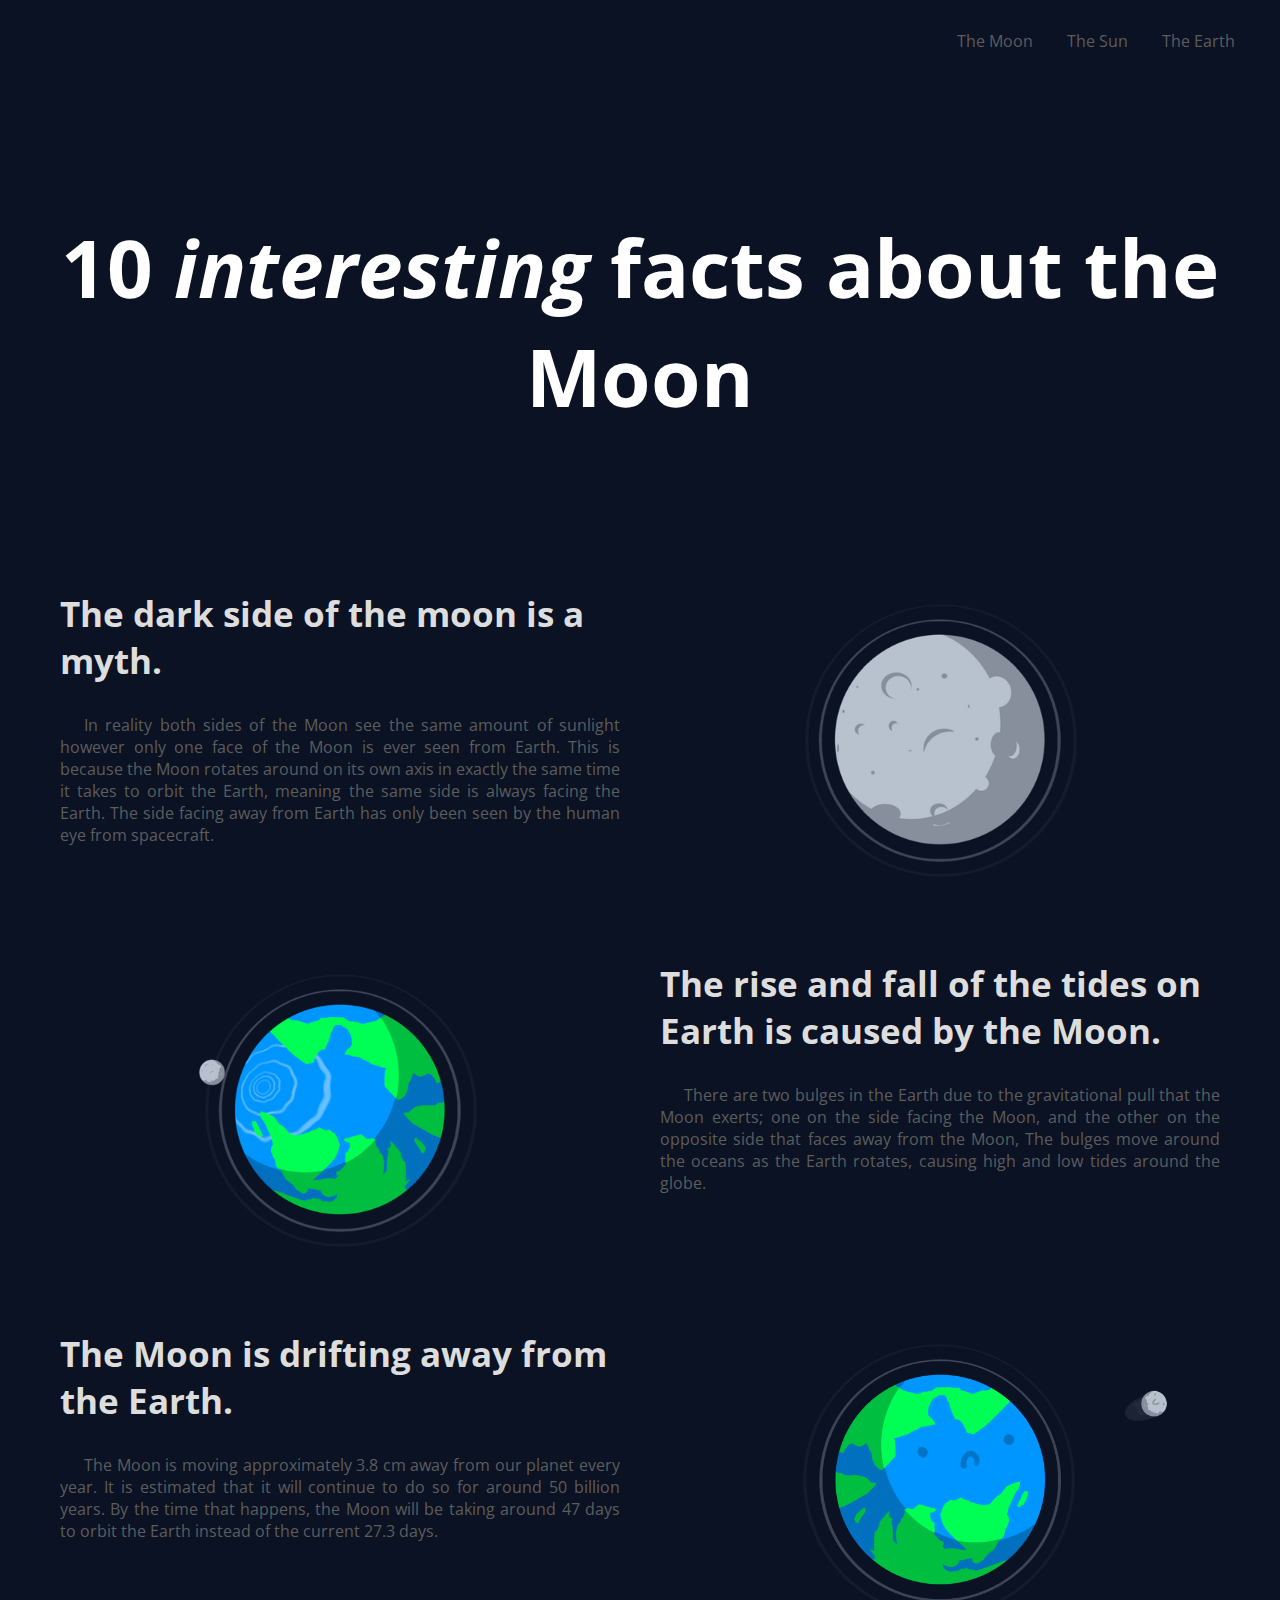
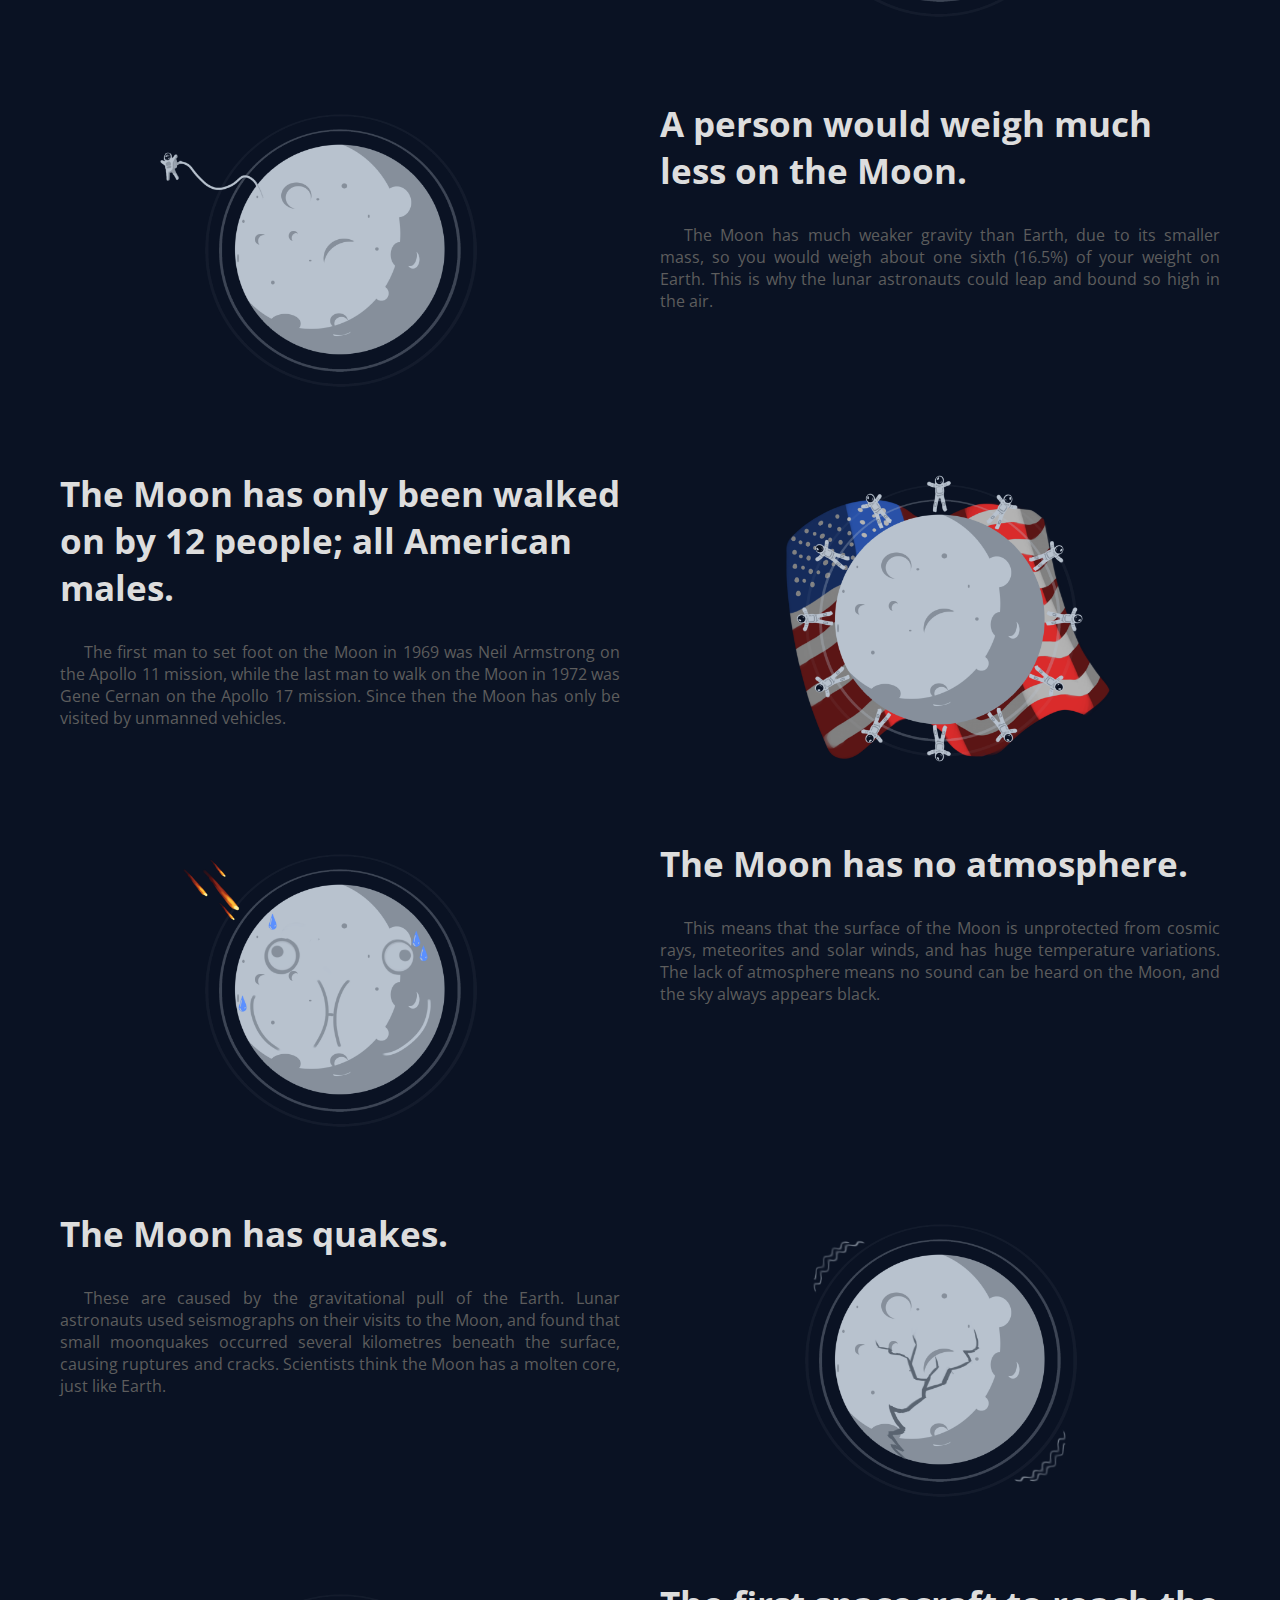
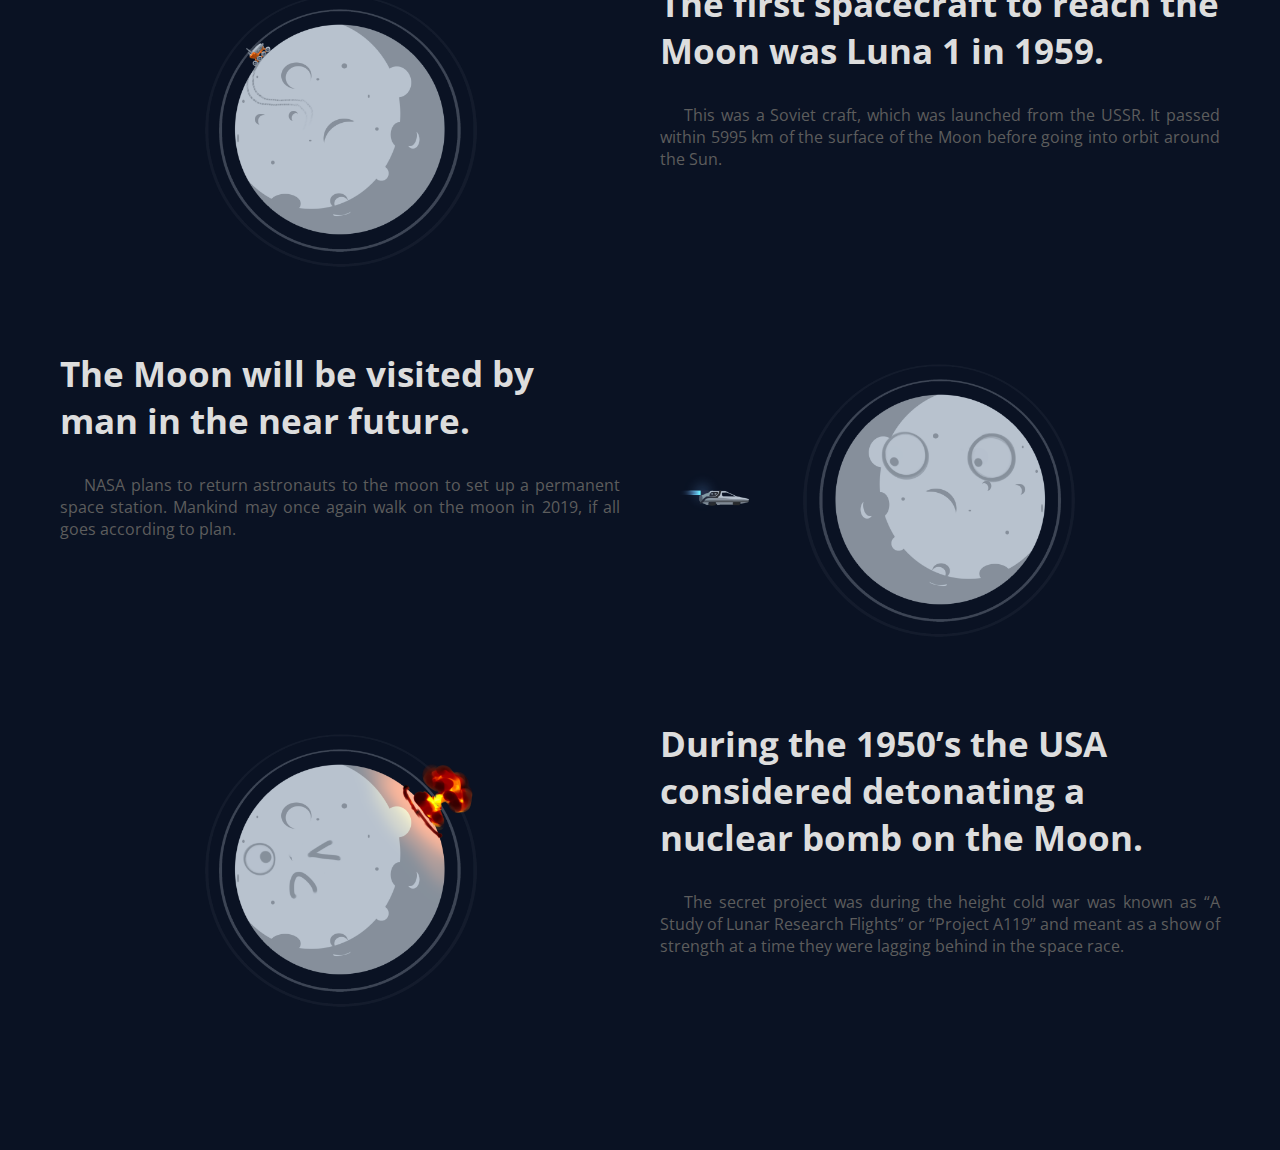
==== FE_9_5_homework_responsive/homework/src/index.html @ 49ad5368 "home5 uplouding" ====
<!DOCTYPE html>
<html lang="en">
<head>
  <meta charset="UTF-8">
  <meta name="viewport" content="width=device-width, initial-scale=1.0">
  <meta http-equiv="X-UA-Compatible" content="ie=edge">
  <link href="https://fonts.googleapis.com/css?family=Open+Sans" rel="stylesheet">
  <link rel="stylesheet" href="styles.css">
  <title>Responsive</title>
</head>
<body>
  <header>
  		<nav class="main-menu">
				<ul>
					<li><a href="#">The Moon</a></li>
					<li><a href="#">The Sun</a></li>
					<li><a href="#">The Earth</a></li>
				</ul>
			</nav>
			<h1>10 <i>interesting</i> facts about the Moon</h1>
  </header>

  <section class="content">
  	<div class="container">

  		<div class="flexbox">
  			<div class="section-description">
	  			<h2>The dark side of the moon is a myth.</h2>
	  			<p>In reality both sides of the Moon see the same amount of sunlight however only one face of the Moon is ever seen from Earth. This is because the Moon rotates around on its own axis in exactly the same time it takes to orbit the Earth, meaning the same side is always facing the Earth. The side facing away from Earth has only been seen by the human eye from spacecraft.</p>
  			</div>
	  		<div class="section-planet">
	  			<img src="../assets/dark-side.png" alt="moon" class="img-responsive">
	  		</div>
  		</div>

  		<div class="flexbox">
  			<div class="section-description">
	  			<h2>The rise and fall of the tides on Earth is caused by the Moon.</h2>
	  			<p>There are two bulges in the Earth due to the gravitational pull that the Moon exerts; one on the side facing the Moon, and the other on the opposite side that faces away from the Moon, The bulges move around the oceans as the Earth rotates, causing high and low tides around the globe.</p>
  			</div>
	  		<div class="section-planet">
	  			<img src="../assets/earth-tides.png" alt="moon" class="img-responsive">
	  		</div>
  		</div>

  		<div class="flexbox">
  			<div class="section-description">
	  			<h2>The Moon is drifting away from the Earth.</h2>
	  			<p>The Moon is moving approximately 3.8 cm away from our planet every year. It is estimated that it will continue to do so for around 50 billion years. By the time that happens, the Moon will be taking around 47 days to orbit the Earth instead of the current 27.3 days.</p>
  			</div>
	  		<div class="section-planet">
	  			<img src="../assets/drifting-moon.png" alt="moon" class="img-responsive">
	  		</div>
  		</div>

  		<div class="flexbox">
  			<div class="section-description">
	  			<h2>A person would weigh much less on the Moon.</h2>
	  			<p>The Moon has much weaker gravity than Earth, due to its smaller mass, so you would weigh about one sixth (16.5%) of your weight on Earth. This is why the lunar astronauts could leap and bound so high in the air.</p>
  			</div>
	  		<div class="section-planet">
	  			<img src="../assets/less-weight-on-the-moon.png" alt="moon" class="img-responsive">
	  		</div>
  		</div>

  		<div class="flexbox">
  			<div class="section-description">
	  			<h2>The Moon has only been walked on by 12 people; all American males.</h2>
	  			<p>The first man to set foot on the Moon in 1969 was Neil Armstrong on the Apollo 11 mission, while the last man to walk on the Moon in 1972 was Gene Cernan on the Apollo 17 mission. Since then the Moon has only be visited by unmanned vehicles.</p>
  			</div>
	  		<div class="section-planet">
	  			<img src="../assets/12-americans.png" alt="moon" class="img-responsive">
	  		</div>
  		</div>

  		<div class="flexbox">
  			<div class="section-description">
	  			<h2>The Moon has no atmosphere.</h2>
	  			<p>This means that the surface of the Moon is unprotected from cosmic rays, meteorites and solar winds, and has huge temperature variations. The lack of atmosphere means no sound can be heard on the Moon, and the sky always appears black.</p>
  			</div>
	  		<div class="section-planet">
	  			<img src="../assets/no-atmosphere.png" alt="moon" class="img-responsive">
	  		</div>
  		</div>

  		<div class="flexbox">
  			<div class="section-description">
	  			<h2>The Moon has quakes.</h2>
	  			<p>These are caused by the gravitational pull of the Earth. Lunar astronauts used seismographs on their visits to the Moon, and found that small moonquakes occurred several kilometres beneath the surface, causing ruptures and cracks. Scientists think the Moon has a molten core, just like Earth.</p>
  			</div>
	  		<div class="section-planet">
	  			<img src="../assets/moon-quakes.png" alt="moon" class="img-responsive">
	  		</div>
  		</div>

  		<div class="flexbox">
  			<div class="section-description">
	  			<h2>The first spacecraft to reach the Moon was Luna 1 in 1959.</h2>
	  			<p>This was a Soviet craft, which was launched from the USSR. It passed within 5995 km of the surface of the Moon before going into orbit around the Sun.</p>
  			</div>
	  		<div class="section-planet">
	  			<img src="../assets/spacecraft.png" alt="moon" class="img-responsive">
	  		</div>
  		</div>

  		<div class="flexbox">
  			<div class="section-description">
	  			<h2>The Moon will be visited by man in the near future.</h2>
	  			<p>NASA plans to return astronauts to the moon to set up a permanent space station. Mankind may once again walk on the moon in 2019, if all goes according to plan.</p>
  			</div>
	  		<div class="section-planet">
	  			<img src="../assets/moon-station.png" alt="moon" class="img-responsive">
	  		</div>
  		</div>

  		<div class="flexbox">
  			<div class="section-description">
	  			<h2>During the 1950’s the USA considered detonating a nuclear bomb on the Moon.</h2>
	  			<p>The secret project was during the height cold war was known as “A Study of Lunar Research Flights” or “Project A119” and meant as a show of strength at a time they were lagging behind in the space race.</p>
  			</div>
	  		<div class="section-planet">
	  			<img src="../assets/nuclear-bomb.png" alt="moon" class="img-responsive">
	  		</div>
  		</div>

  	</div>
  </section>

</body>
</html>
---- FE_9_5_homework_responsive/homework/src/styles.css ----
/*
 * Feel free to change name of colors if you need it
 * Feel free to add new colors if you need it
 */
:root {
  --bg-color--dark: #0a1223;
  --bg-color--light: #fff;
  --link: #5d5d5d;
  --link--active: #54597d;
  --link--hover: #54597d;
  --article-title: #ddd;
  --article-title--dark: #000;
  --thumbnail--description: #5d5d5d;

  /* These styles are needed only for media query max-width: 575px */

  /* The 'Up' button (circle button at right bottom corner) */
  --btn-color: #fff;
  --btn-bg-color: #5ebcff;

  --navigation-border-bottom: #ddd;
  --thumbnail-title: #484747;
}

/* Your styles go here */

body, p, h1, h2, h3, h4, h5, h6, ul, li, a, input {
  margin: 0;
  padding: 0;
  font-family: 'Open Sans', sans-serif;
  background-color: #0a1223;
}
.container {
  max-width: 1200px;
  margin: auto;
  padding: 0 20px;
}
.main-menu ul {
  margin-top: 30px;
  margin-right: 30px;
  text-align: end;
}
.main-menu ul li {
  display: inline-block;
}
.main-menu ul li a {
  text-decoration: none;
  color: #5d5d5d;
  padding: 0 15px;
}
.main-menu ul li a:hover, .main-menu ul li a:active {
  color: #54597d;
}
h1 {
  color: #fff;
  text-align: center;
  font-size: 80px;
  margin: 160px 0;
}

.flexbox{
  display: flex;
  flex-direction: row;
  margin-top: 70px;
}
.flexbox:nth-child(even){
  flex-direction: row-reverse;
}
.flexbox:last-child {
  margin-bottom: 130px;
}
.section-description, .section-planet {
  width: 50%;
}
.content h2 {
  font-size: 35px;
  color: #ddd;
  padding: 0 20px 30px 20px;
}
.content p {
  color: #5d5d5d;
  text-indent: 1.5em;
  text-align: justify;
  padding: 0 20px;
}

.img-responsive {
  display: block;
  max-width: 100%;
  height: auto;
}
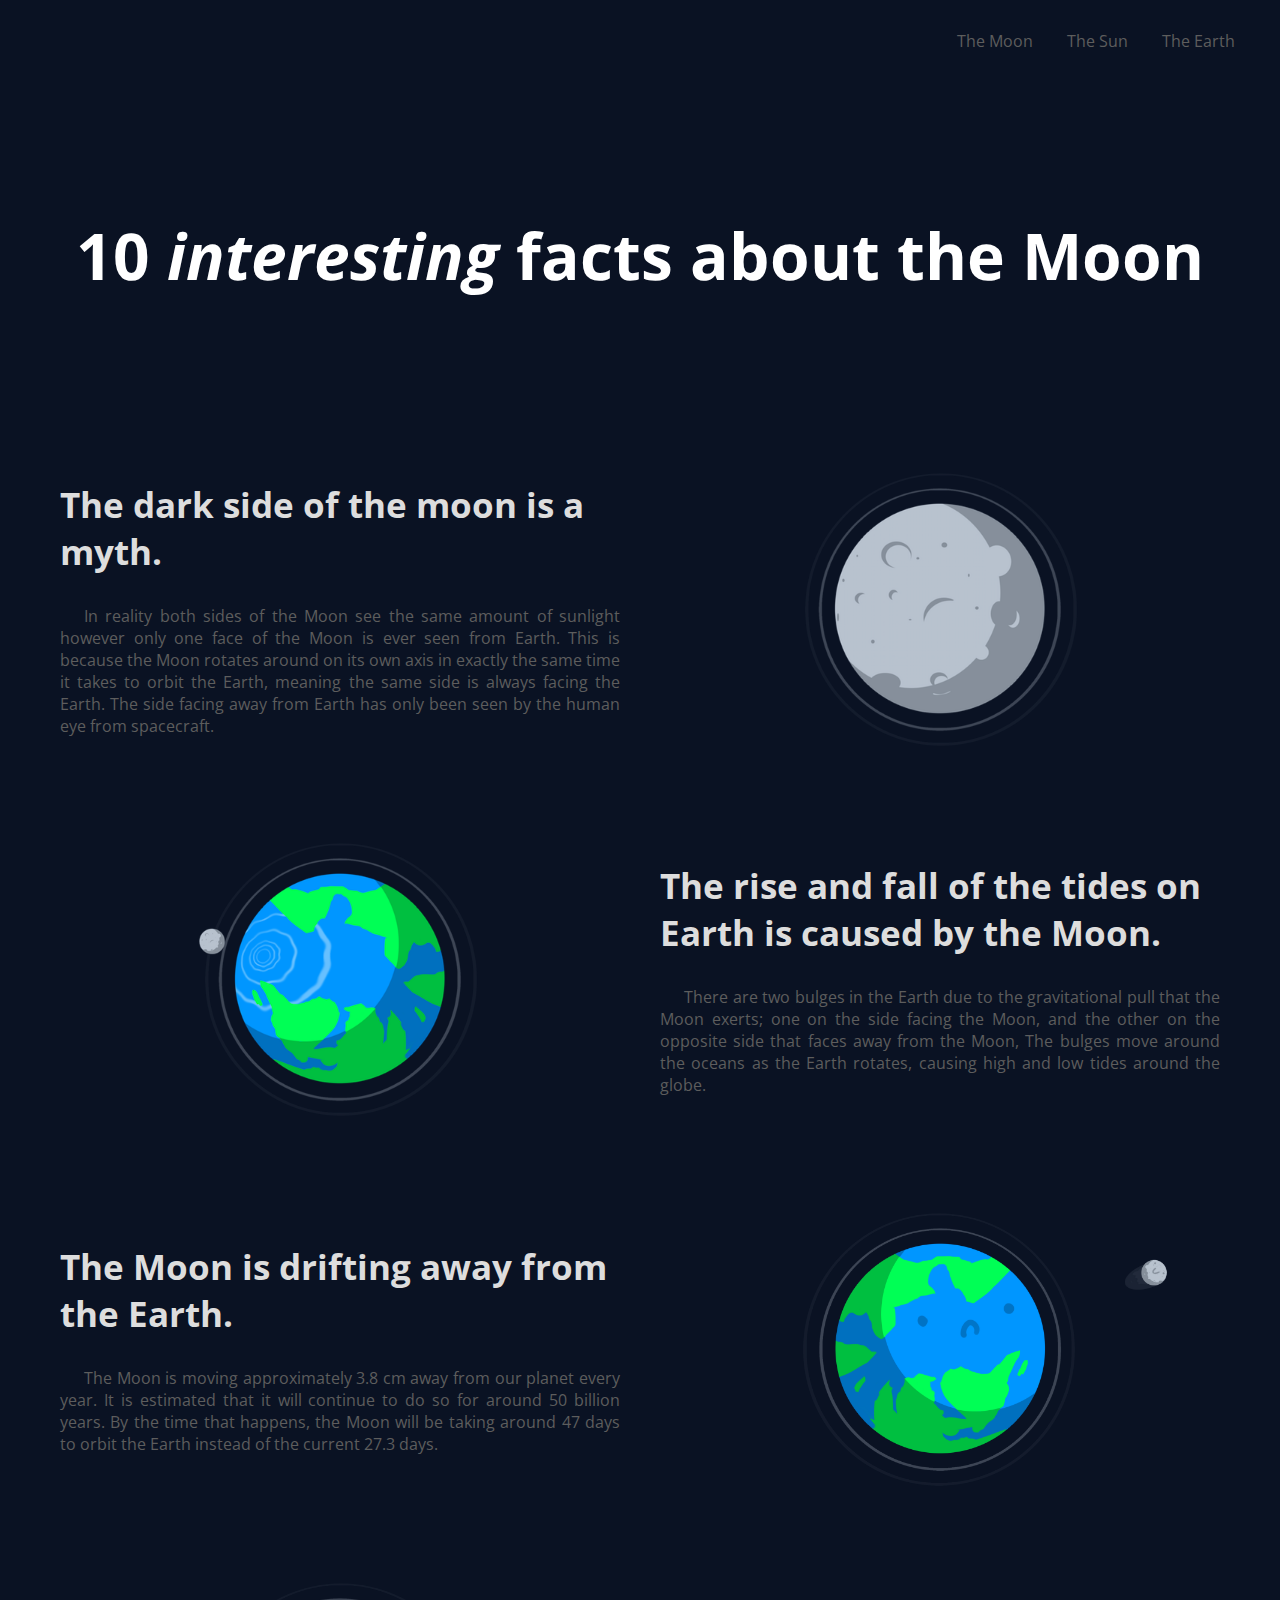
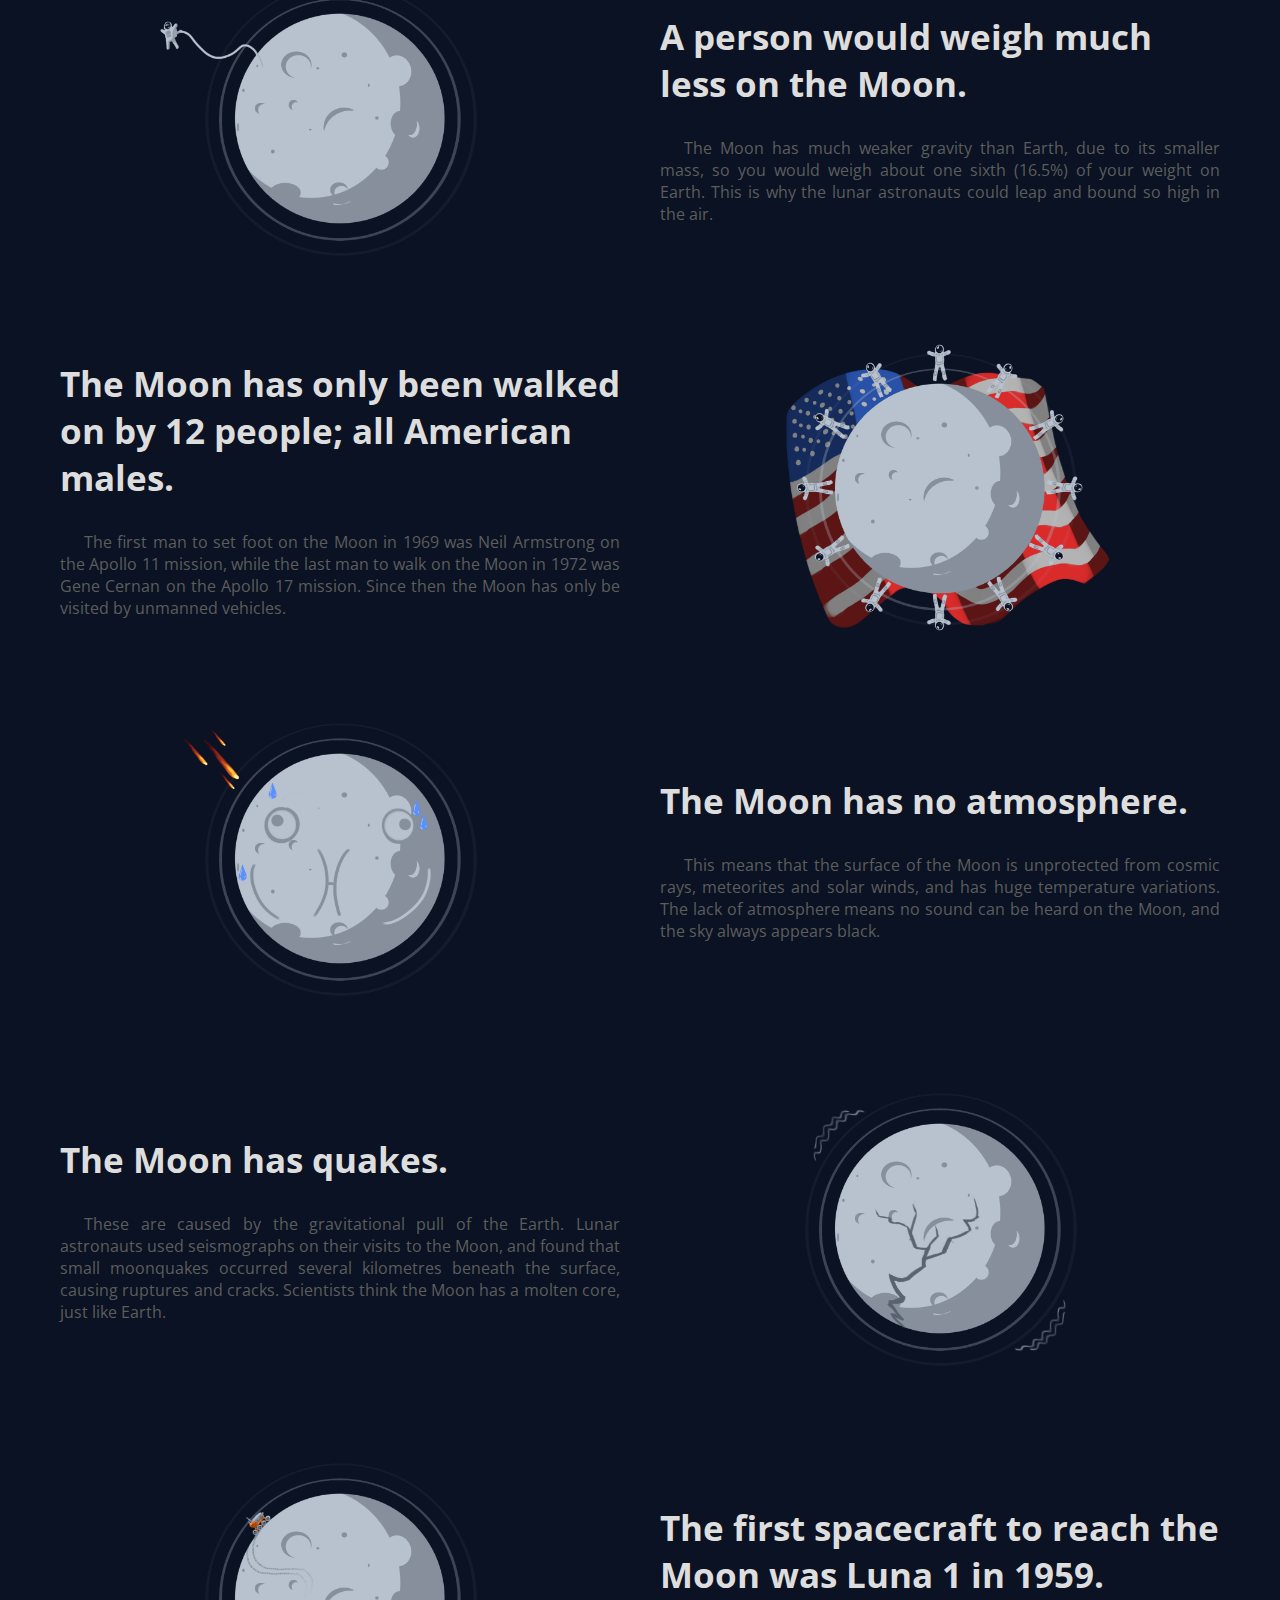
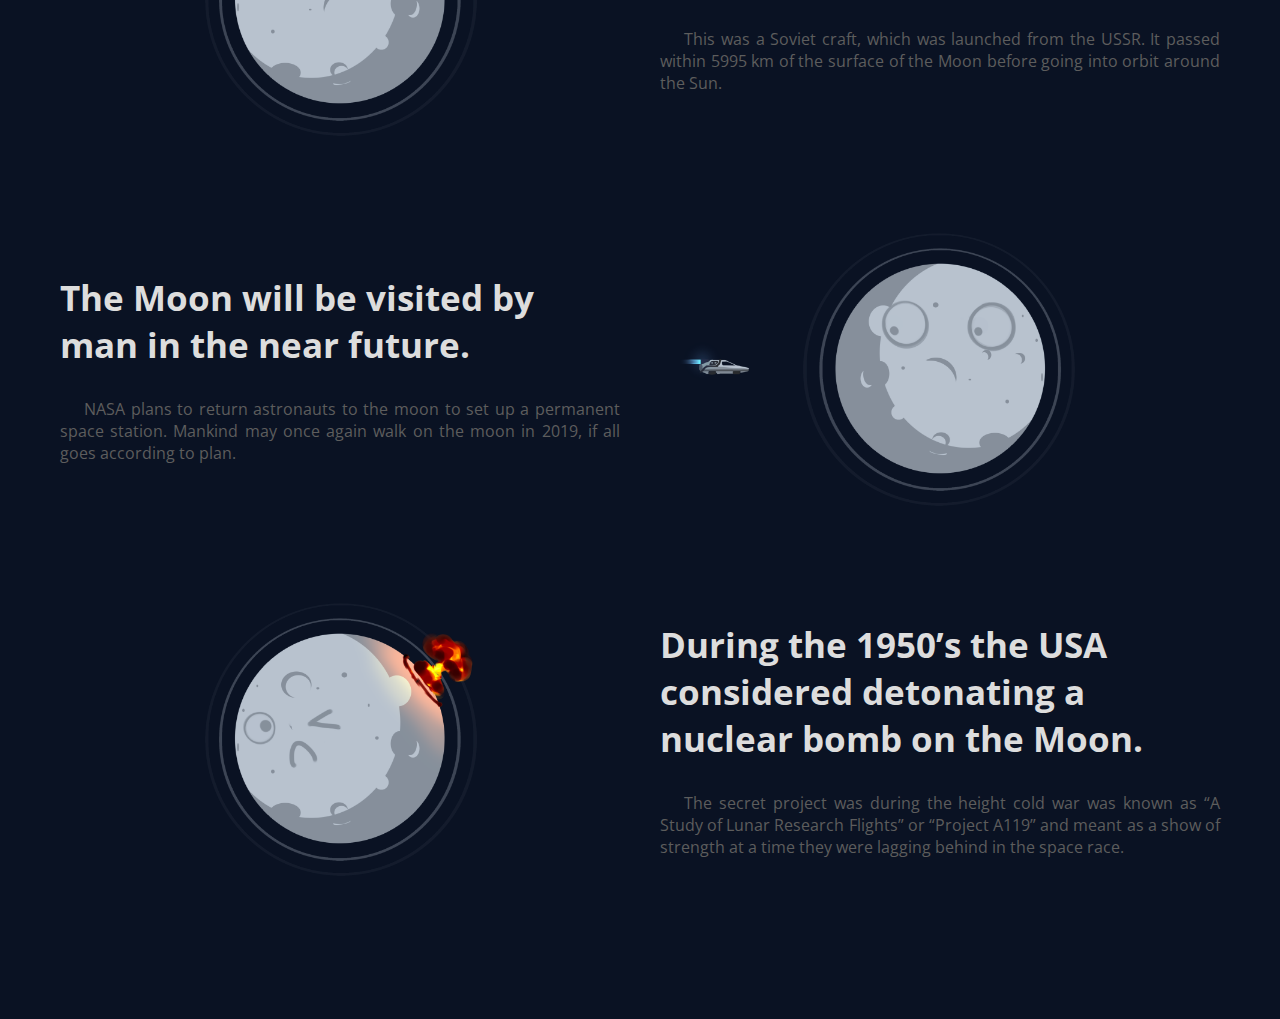
==== commit 5fc7b25c: "add responsive styles" ====
--- a/FE_9_5_homework_responsive/homework/src/index.html
+++ b/FE_9_5_homework_responsive/homework/src/index.html
@@ -4,7 +4,7 @@
   <meta charset="UTF-8">
   <meta name="viewport" content="width=device-width, initial-scale=1.0">
   <meta http-equiv="X-UA-Compatible" content="ie=edge">
-  <link href="https://fonts.googleapis.com/css?family=Open+Sans" rel="stylesheet">
+  <link href="https://fonts.googleapis.com/css?family=Open+Sans:400,700,800" rel="stylesheet">
   <link rel="stylesheet" href="styles.css">
   <title>Responsive</title>
 </head>
@@ -17,7 +17,9 @@
 					<li><a href="#">The Earth</a></li>
 				</ul>
 			</nav>
-			<h1>10 <i>interesting</i> facts about the Moon</h1>
+			<div class="header-title">
+				<h1>10 <i>interesting</i> facts about the Moon</h1>
+			</div>
   </header>
 
   <section class="content">
--- a/FE_9_5_homework_responsive/homework/src/styles.css
+++ b/FE_9_5_homework_responsive/homework/src/styles.css
@@ -28,6 +28,8 @@
   margin: 0;
   padding: 0;
   font-family: 'Open Sans', sans-serif;
+}
+body {
   background-color: #0a1223;
 }
 .container {
@@ -51,10 +53,11 @@
 .main-menu ul li a:hover, .main-menu ul li a:active {
   color: #54597d;
 }
+
 h1 {
   color: #fff;
   text-align: center;
-  font-size: 80px;
+  font-size: 5vw;
   margin: 160px 0;
 }
 
@@ -63,14 +66,15 @@
   flex-direction: row;
   margin-top: 70px;
 }
-.flexbox:nth-child(even){
+section .flexbox:nth-child(even){
   flex-direction: row-reverse;
 }
-.flexbox:last-child {
+section .flexbox:last-child {
   margin-bottom: 130px;
 }
 .section-description, .section-planet {
   width: 50%;
+  margin: auto;
 }
 .content h2 {
   font-size: 35px;
@@ -88,4 +92,89 @@
   display: block;
   max-width: 100%;
   height: auto;
+}
+
+
+/********** Medium devices **********/
+@media only screen and (min-width: 576px) and (max-width: 991px) {
+  .main-menu ul {
+    text-align: center;
+    font-size: 19px;
+  }
+  h1 {
+    padding: 0 165px;
+    font-size: 46px;
+  }
+  .flexbox{
+    flex-direction: column;
+    margin-top: 55px;
+  }
+  section .flexbox:nth-child(even){
+    flex-direction: column;
+  }
+  .content h2{
+    font-size: 4vw;
+  }
+  .section-planet{
+    padding-top: 60px;
+  }
+  .section-description, .section-planet {
+    width: 72%;
+  }
+  .section-description p {
+    font-size: 18px;
+  }
+
+}
+
+/********** Mobile devices only **********/
+@media only screen and (max-width: 575px) {
+  body {
+    background-color: #fff;
+    color: #000;
+  }
+   .main-menu ul {
+    margin: 0;
+    text-align: start;
+    font-size: 20px;
+  }
+  .main-menu ul li {
+    display: block;
+   padding: 8px 0;
+    border-bottom: 1px solid #ddd;
+  }
+  .main-menu ul li a {
+    text-decoration: none;
+    padding: 0 15px;
+  }
+  .main-menu ul li a:hover {
+    font-weight: bold;
+  }
+  .flexbox{
+    flex-direction: column;
+    margin-top: 55px;
+  }
+  section .flexbox:nth-child(even){
+    flex-direction: column;
+  }
+  .section-planet{
+    padding-top: 60px;
+  }
+  h1 {
+    padding: 0 40px;
+    color: #000;
+    font-size: 55px;
+    margin: 100px 0;
+  }
+  .section-description, .section-planet {
+    width: 100%;
+  }
+  .content h2{
+    font-size: 35px;
+    color: #484747;
+  }
+  .section-description p {
+    font-size: 18px;
+  }
+
 }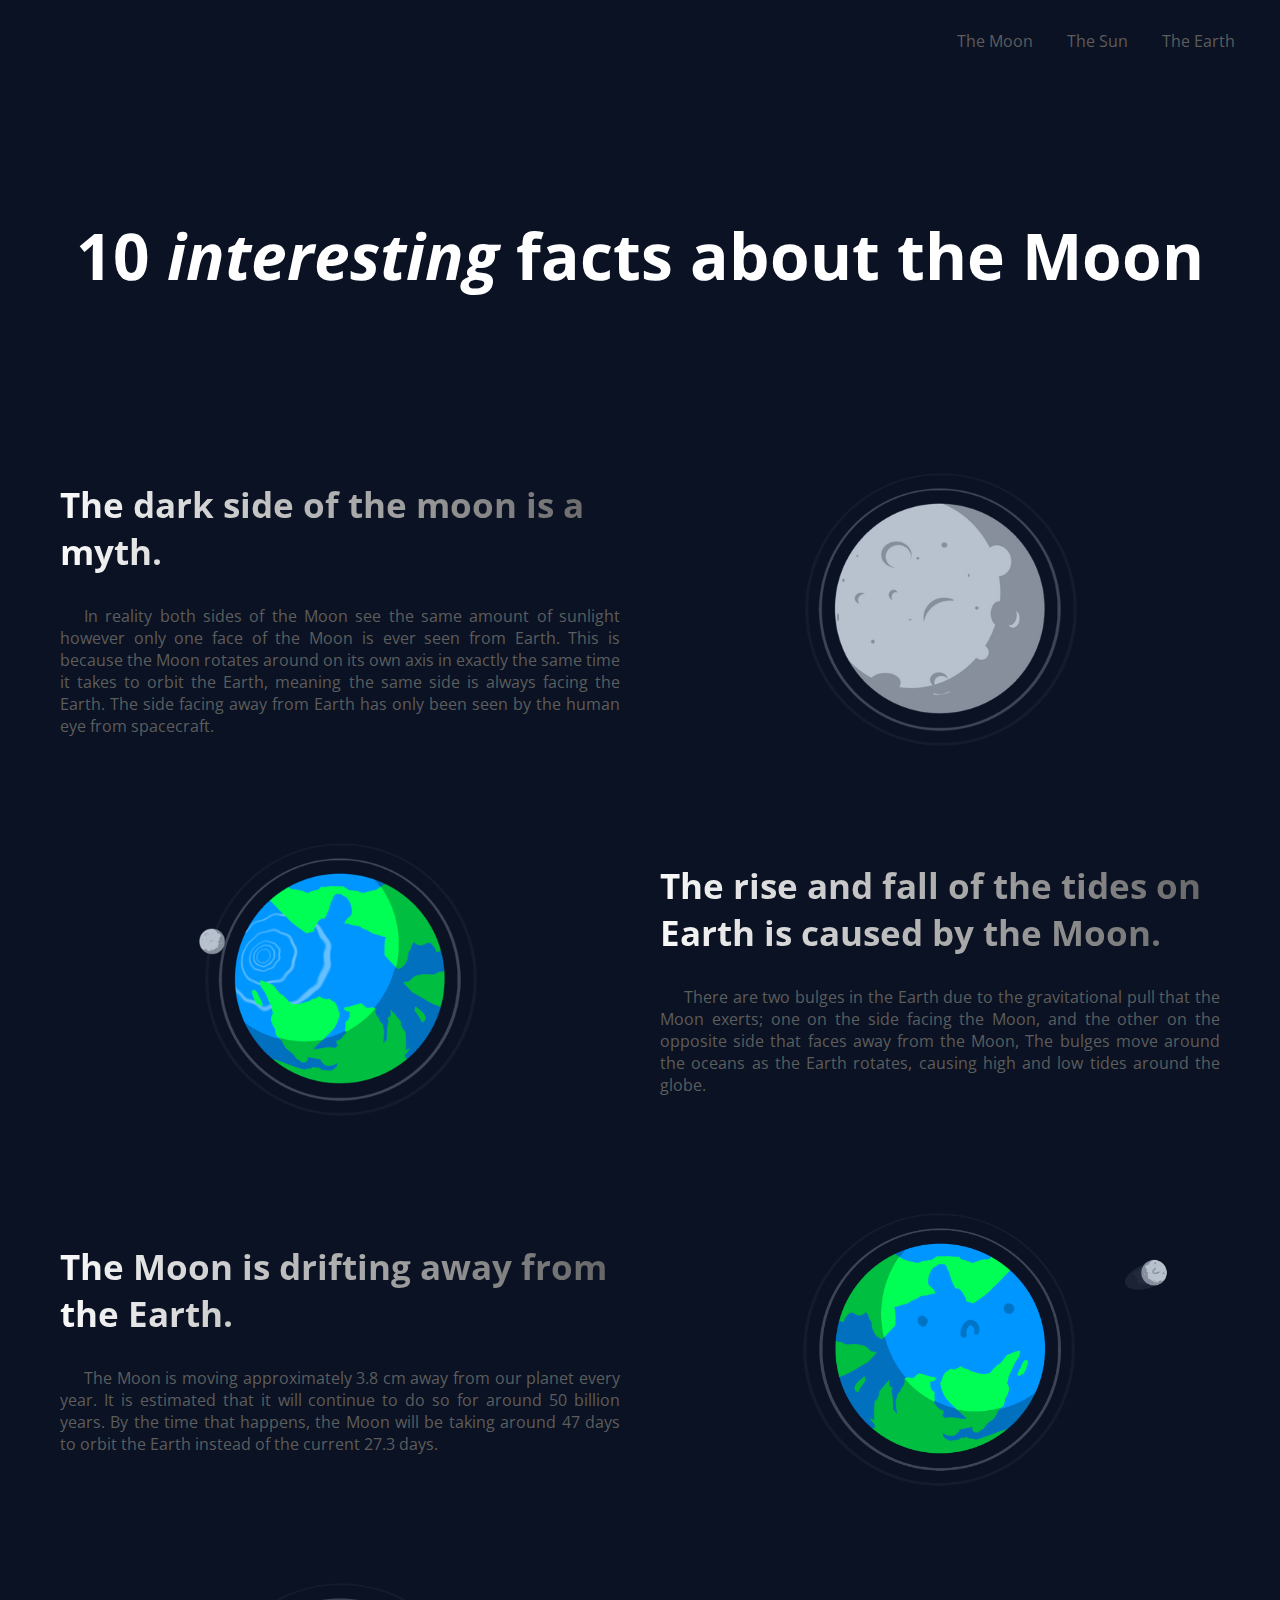
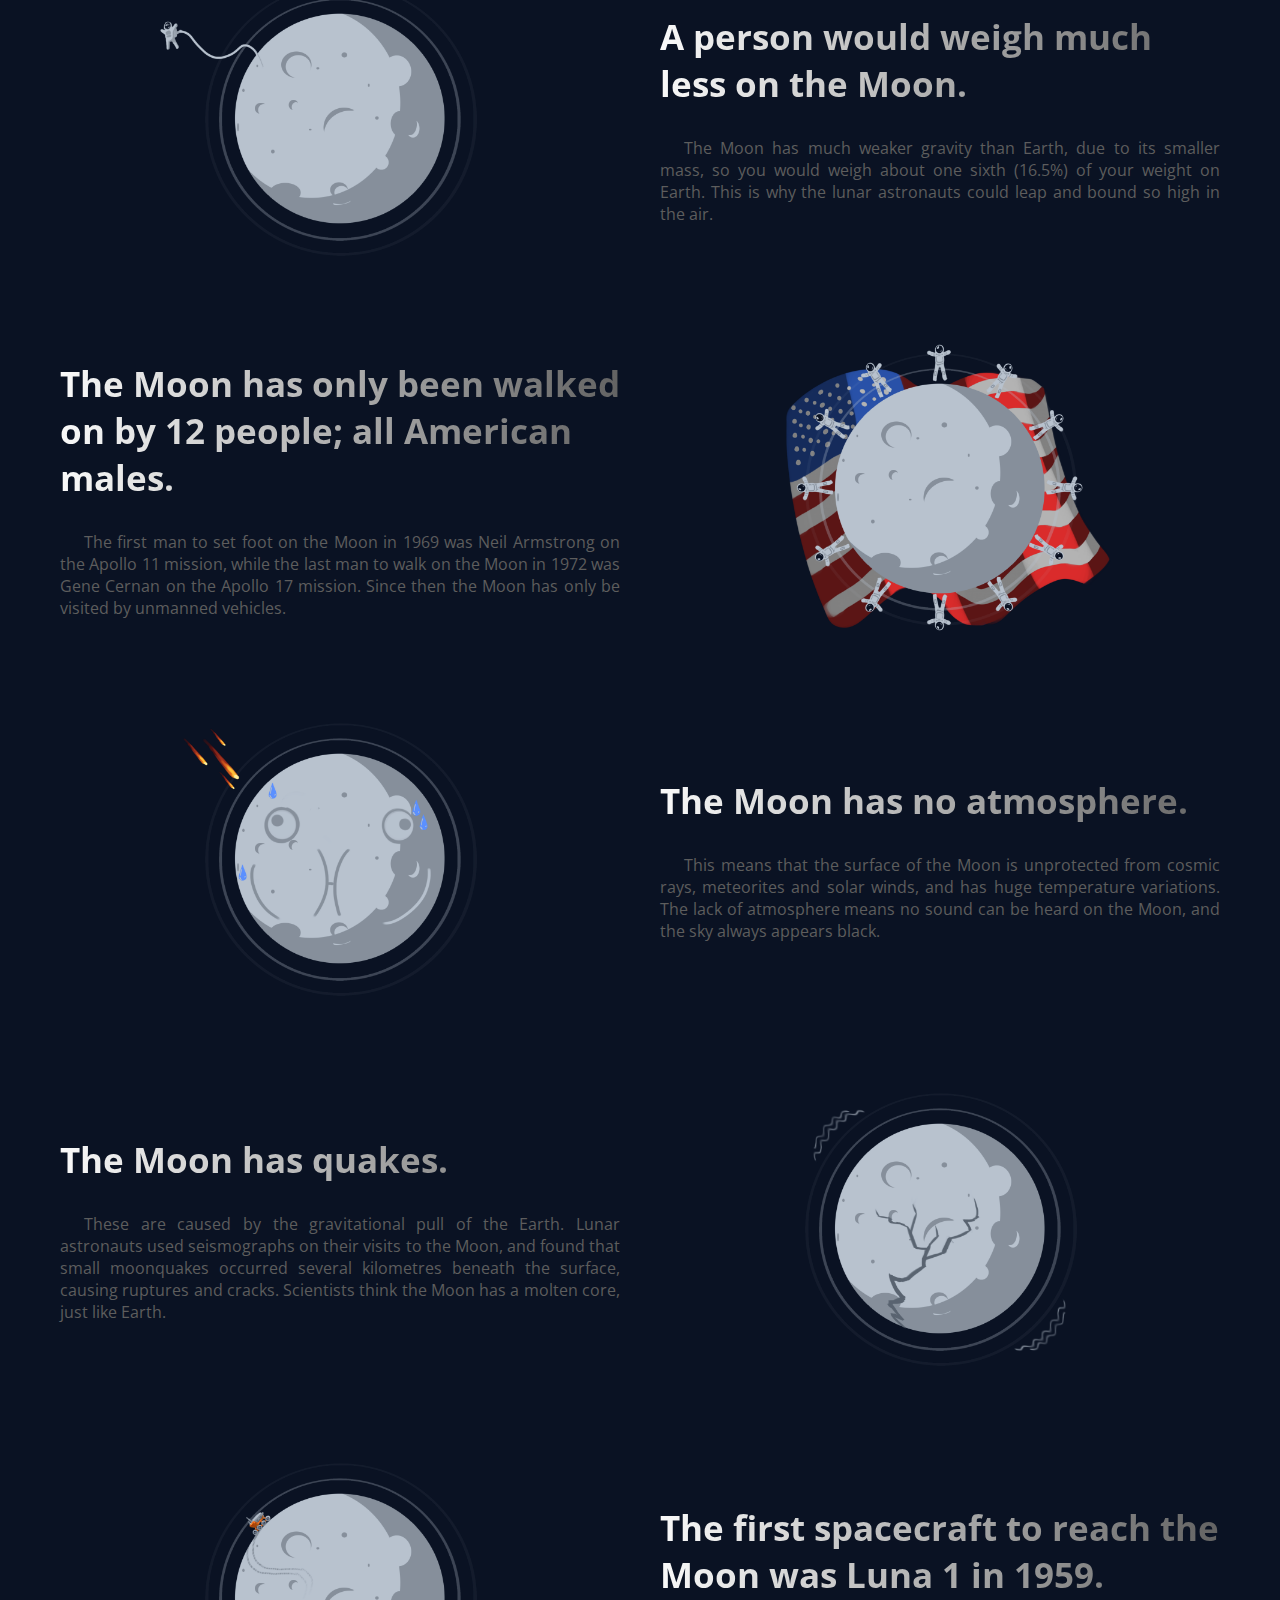
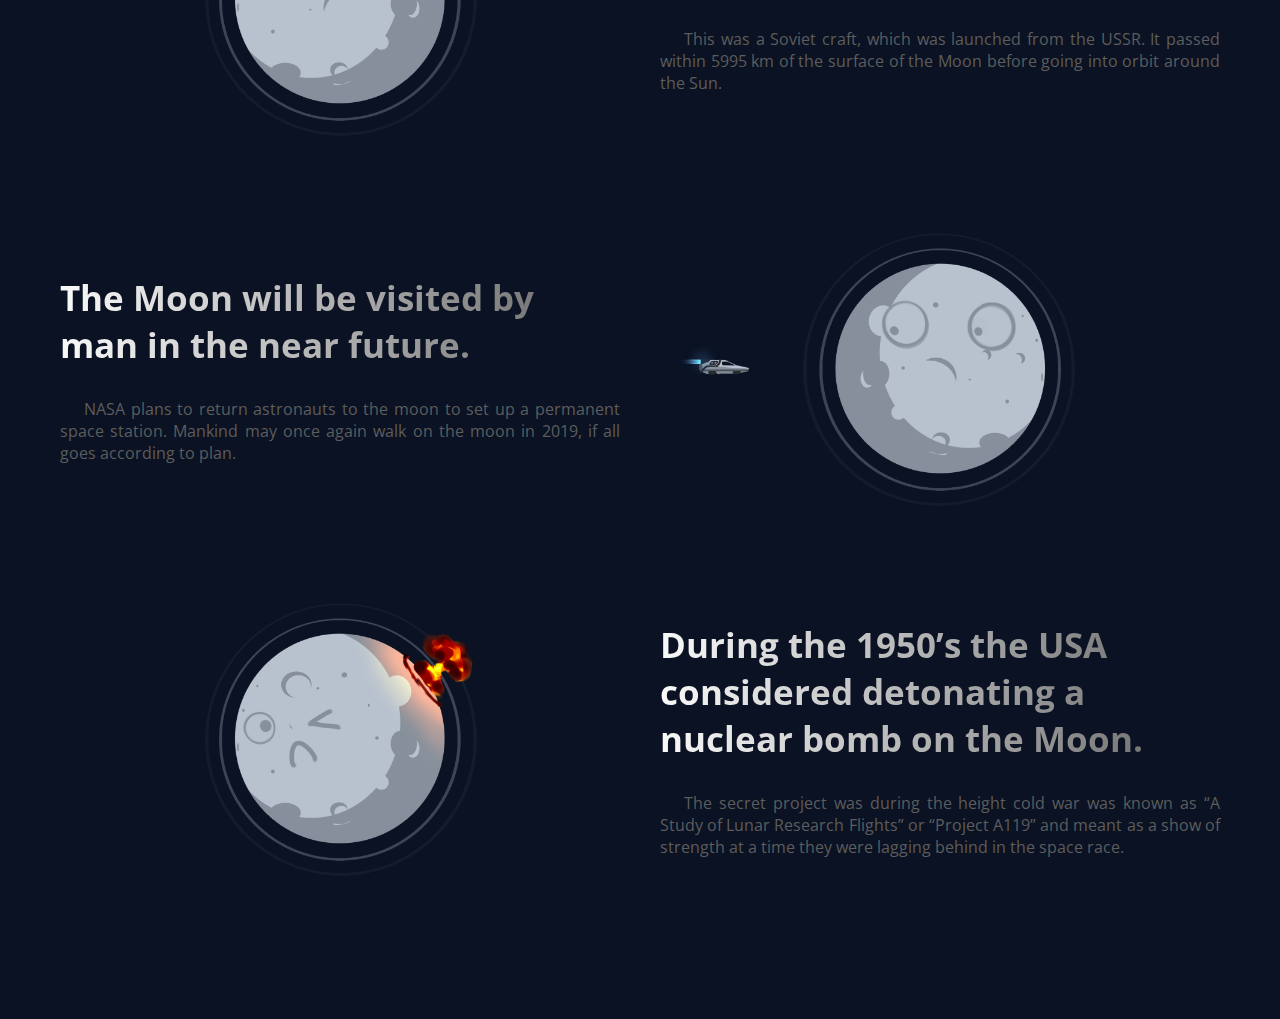
==== commit c8efd75c: "add button and validation" ====
--- a/FE_9_5_homework_responsive/homework/src/index.html
+++ b/FE_9_5_homework_responsive/homework/src/index.html
@@ -9,6 +9,7 @@
   <title>Responsive</title>
 </head>
 <body>
+	<a id="Home"></a>
   <header>
   		<nav class="main-menu">
 				<ul>
@@ -128,5 +129,9 @@
   	</div>
   </section>
 
+  <div class="button">
+  		<a class="button-circle" href="#Home">Up</a>
+  </div>
+
 </body>
 </html>
--- a/FE_9_5_homework_responsive/homework/src/styles.css
+++ b/FE_9_5_homework_responsive/homework/src/styles.css
@@ -1,7 +1,7 @@
 /*
  * Feel free to change name of colors if you need it
  * Feel free to add new colors if you need it
- */
+
 :root {
   --bg-color--dark: #0a1223;
   --bg-color--light: #fff;
@@ -10,17 +10,17 @@
   --link--hover: #54597d;
   --article-title: #ddd;
   --article-title--dark: #000;
-  --thumbnail--description: #5d5d5d;
+  --thumbnail--description: #5d5d5d; */
 
   /* These styles are needed only for media query max-width: 575px */
 
-  /* The 'Up' button (circle button at right bottom corner) */
+  /* The 'Up' button (circle button at right bottom corner) 
   --btn-color: #fff;
   --btn-bg-color: #5ebcff;
 
   --navigation-border-bottom: #ddd;
   --thumbnail-title: #484747;
-}
+}*/
 
 /* Your styles go here */
 
@@ -36,6 +36,7 @@
   max-width: 1200px;
   margin: auto;
   padding: 0 20px;
+  position: relative;
 }
 .main-menu ul {
   margin-top: 30px;
@@ -53,14 +54,12 @@
 .main-menu ul li a:hover, .main-menu ul li a:active {
   color: #54597d;
 }
-
 h1 {
   color: #fff;
   text-align: center;
   font-size: 5vw;
   margin: 160px 0;
 }
-
 .flexbox{
   display: flex;
   flex-direction: row;
@@ -78,8 +77,10 @@
 }
 .content h2 {
   font-size: 35px;
-  color: #ddd;
   padding: 0 20px 30px 20px;
+  background: linear-gradient(to right, #fff 0%, #5d5d5d 100%);
+  -webkit-background-clip: text;
+  -webkit-text-fill-color: transparent;
 }
 .content p {
   color: #5d5d5d;
@@ -87,11 +88,13 @@
   text-align: justify;
   padding: 0 20px;
 }
-
 .img-responsive {
   display: block;
   max-width: 100%;
   height: auto;
+}
+.button {
+  display: none;
 }
 
 
@@ -113,16 +116,22 @@
     flex-direction: column;
   }
   .content h2{
-    font-size: 4vw;
+    font-size: 35px;
+    background: linear-gradient(to right, #fff 0%, #5d5d5d 100%);
+    -webkit-background-clip: text;
+    -webkit-text-fill-color: transparent;
   }
   .section-planet{
     padding-top: 60px;
   }
-  .section-description, .section-planet {
-    width: 72%;
-  }
   .section-description p {
     font-size: 18px;
+  }
+   .section-description, .section-planet {
+    width: 72%;
+  }
+  .button {
+    display: none;
   }
 
 }
@@ -140,14 +149,14 @@
   }
   .main-menu ul li {
     display: block;
-   padding: 8px 0;
+    padding: 8px 0;
     border-bottom: 1px solid #ddd;
   }
   .main-menu ul li a {
     text-decoration: none;
     padding: 0 15px;
   }
-  .main-menu ul li a:hover {
+  .main-menu ul li a:hover, .main-menu ul li a:active {
     font-weight: bold;
   }
   .flexbox{
@@ -171,10 +180,30 @@
   }
   .content h2{
     font-size: 35px;
-    color: #484747;
+    background: linear-gradient(to right, #484747 0%, #484747 100%);
+    -webkit-background-clip: text;
+    -webkit-text-fill-color: transparent;
   }
   .section-description p {
     font-size: 18px;
   }
-
+  .button {
+    display: block;
+  }
+  .button-circle {
+    display: flex;
+    position: fixed;
+    right: 30px;
+    bottom: 30px;
+    height: 90px;
+    width: 90px;
+    border-radius: 50%;
+    background-color: #5ebcff;
+    color: #fff;
+    font-size: 20px;
+    box-shadow: 10px 15px 26px 0 rgba(0,0,0,0.2);
+    align-items: center;
+    justify-content: center;
+    text-decoration: none;
+  }
 }